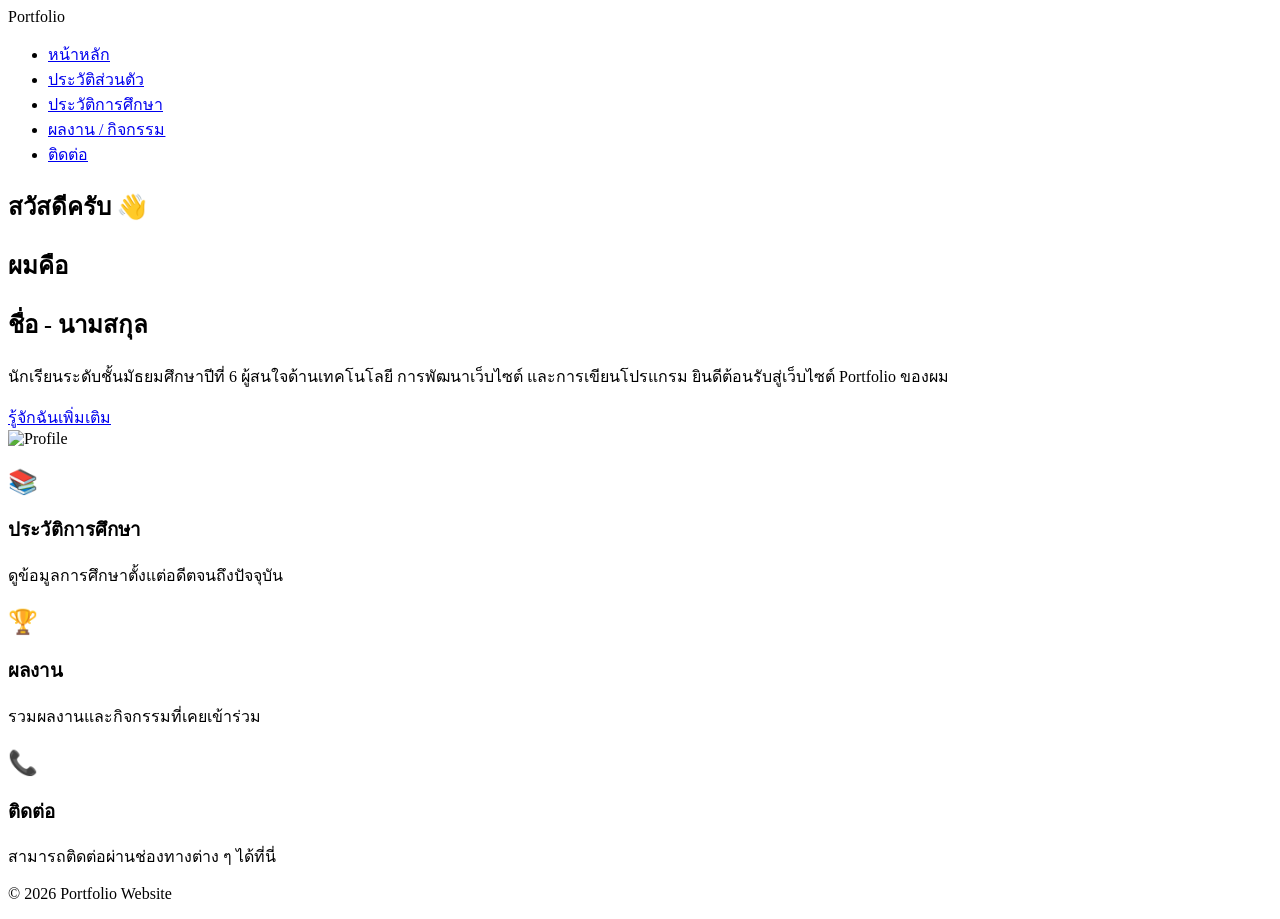
==== index.html @ 42dcf5e7 "Create index.html" ====
<!DOCTYPE html>
<html lang="th">
<head>
    <meta charset="UTF-8">
    <meta name="viewport" content="width=device-width, initial-scale=1.0">
    <title>Portfolio | หน้าหลัก</title>

    <!-- Google Font -->
    <link href="https://fonts.googleapis.com/css2?family=Prompt:wght@300;400;500;600;700&display=swap" rel="stylesheet">

    <!-- CSS -->
    <link rel="stylesheet" href="css/style.css">
</head>

<body>

<!-- ================= NAVBAR ================= -->

<header>

<nav class="navbar">

    <div class="logo">
        Portfolio
    </div>

    <ul class="menu">

        <li><a href="index.html" class="active">หน้าหลัก</a></li>

        <li><a href="about.html">ประวัติส่วนตัว</a></li>

        <li><a href="education.html">ประวัติการศึกษา</a></li>

        <li><a href="portfolio.html">ผลงาน / กิจกรรม</a></li>

        <li><a href="contact.html">ติดต่อ</a></li>

    </ul>

</nav>

</header>

<!-- ================= HERO ================= -->

<section class="hero">

    <div class="hero-text">

        <h1>สวัสดีครับ 👋</h1>

        <h2>ผมคือ</h2>

        <h1 class="name">
            ชื่อ - นามสกุล
        </h1>

        <p>

            นักเรียนระดับชั้นมัธยมศึกษาปีที่ 6
            ผู้สนใจด้านเทคโนโลยี การพัฒนาเว็บไซต์
            และการเขียนโปรแกรม
            ยินดีต้อนรับสู่เว็บไซต์ Portfolio ของผม

        </p>

        <a href="about.html" class="btn">
            รู้จักฉันเพิ่มเติม
        </a>

    </div>

    <div class="hero-image">

        <img src="images/profile.jpg" alt="Profile">

    </div>

</section>

<!-- ================= FEATURE ================= -->

<section class="feature">

    <div class="card">

        <h2>📚</h2>

        <h3>ประวัติการศึกษา</h3>

        <p>ดูข้อมูลการศึกษาตั้งแต่อดีตจนถึงปัจจุบัน</p>

    </div>

    <div class="card">

        <h2>🏆</h2>

        <h3>ผลงาน</h3>

        <p>รวมผลงานและกิจกรรมที่เคยเข้าร่วม</p>

    </div>

    <div class="card">

        <h2>📞</h2>

        <h3>ติดต่อ</h3>

        <p>สามารถติดต่อผ่านช่องทางต่าง ๆ ได้ที่นี่</p>

    </div>

</section>

<!-- ================= FOOTER ================= -->

<footer>

    <p>

        © 2026 Portfolio Website

    </p>

</footer>

<script src="js/script.js"></script>

</body>
</html>
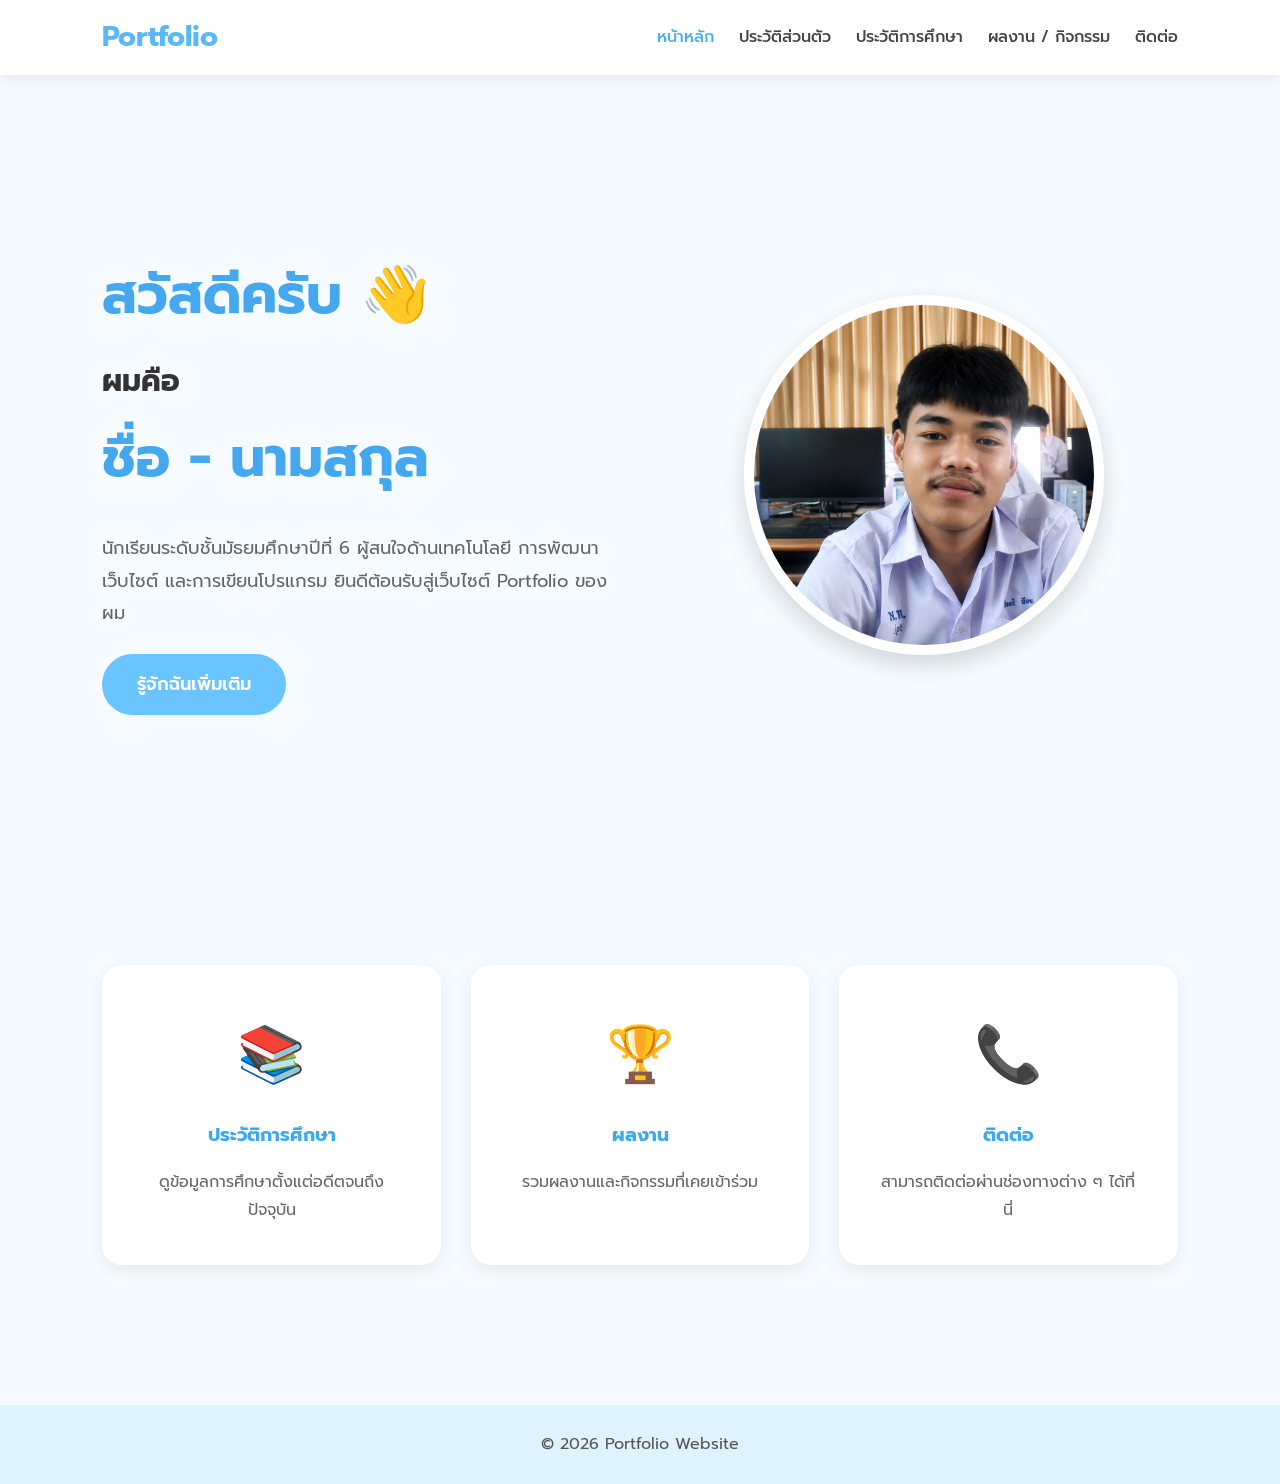
==== commit 4239dda5: "Update index.html" ====
--- a/index.html
+++ b/index.html
@@ -74,7 +74,7 @@
 
     <div class="hero-image">
 
-        <img src="images/profile.jpg" alt="Profile">
+        <img src="images/profile.png" alt="Profile">
 
     </div>
 
--- a/css/style.css
+++ b/css/style.css
@@ -0,0 +1,364 @@
+/* =========================================
+   Portfolio Website
+   Theme : Pastel Blue
+   Author : Peerapat
+========================================= */
+
+/* Google Font */
+@import url('https://fonts.googleapis.com/css2?family=Prompt:wght@300;400;500;600;700&display=swap');
+
+/* Reset */
+
+*{
+    margin:0;
+    padding:0;
+    box-sizing:border-box;
+    font-family:'Prompt',sans-serif;
+    scroll-behavior:smooth;
+}
+
+body{
+    background:#F5FBFF;
+    color:#333;
+    line-height:1.8;
+}
+
+/* ================= NAVBAR ================= */
+
+header{
+    position:sticky;
+    top:0;
+    z-index:1000;
+}
+
+.navbar{
+
+    width:100%;
+    height:75px;
+
+    display:flex;
+    justify-content:space-between;
+    align-items:center;
+
+    padding:0 8%;
+
+    background:white;
+
+    box-shadow:0 5px 15px rgba(0,0,0,.08);
+
+}
+
+.logo{
+
+    font-size:28px;
+    font-weight:700;
+
+    color:#58B8F8;
+
+}
+
+.menu{
+
+    display:flex;
+
+    list-style:none;
+
+}
+
+.menu li{
+
+    margin-left:25px;
+
+}
+
+.menu li a{
+
+    text-decoration:none;
+
+    color:#444;
+
+    font-weight:500;
+
+    transition:.3s;
+
+}
+
+.menu li a:hover{
+
+    color:#4AAEF5;
+
+}
+
+.active{
+
+    color:#4AAEF5 !important;
+
+    font-weight:bold;
+
+}
+
+/* ================= HERO ================= */
+
+.hero{
+
+    min-height:90vh;
+
+    display:flex;
+
+    justify-content:space-between;
+
+    align-items:center;
+
+    padding:70px 8%;
+
+    gap:60px;
+
+}
+
+.hero-text{
+
+    flex:1;
+
+}
+
+.hero-text h1{
+
+    font-size:55px;
+
+    color:#45A8EF;
+
+}
+
+.hero-text h2{
+
+    font-size:30px;
+
+    margin-top:10px;
+
+}
+
+.name{
+
+    margin-bottom:20px;
+
+}
+
+.hero-text p{
+
+    margin:25px 0;
+
+    color:#666;
+
+    font-size:18px;
+
+}
+
+/* Button */
+
+.btn{
+
+    display:inline-block;
+
+    background:#69C4FF;
+
+    color:white;
+
+    text-decoration:none;
+
+    padding:14px 35px;
+
+    border-radius:50px;
+
+    transition:.3s;
+
+    font-size:18px;
+
+    font-weight:600;
+
+}
+
+.btn:hover{
+
+    background:#4AAEF5;
+
+    transform:translateY(-4px);
+
+    box-shadow:0 10px 20px rgba(0,0,0,.15);
+
+}
+
+/* Hero Image */
+
+.hero-image{
+
+    flex:1;
+
+    text-align:center;
+
+}
+
+.hero-image img{
+
+    width:360px;
+
+    height:360px;
+
+    border-radius:50%;
+
+    object-fit:cover;
+
+    border:10px solid white;
+
+    box-shadow:0 10px 25px rgba(0,0,0,.15);
+
+}
+
+/* ================= FEATURE ================= */
+
+.feature{
+
+    display:grid;
+
+    grid-template-columns:repeat(auto-fit,minmax(280px,1fr));
+
+    gap:30px;
+
+    padding:80px 8%;
+
+}
+
+.card{
+
+    background:white;
+
+    padding:40px;
+
+    border-radius:20px;
+
+    text-align:center;
+
+    transition:.35s;
+
+    box-shadow:0 5px 20px rgba(0,0,0,.08);
+
+}
+
+.card h2{
+
+    font-size:55px;
+
+}
+
+.card h3{
+
+    margin:15px 0;
+
+    color:#3AA8F2;
+
+}
+
+.card p{
+
+    color:#666;
+
+}
+
+.card:hover{
+
+    transform:translateY(-10px);
+
+    box-shadow:0 20px 40px rgba(0,0,0,.12);
+
+}
+
+/* ================= FOOTER ================= */
+
+footer{
+
+    background:#DFF3FF;
+
+    text-align:center;
+
+    padding:25px;
+
+    margin-top:60px;
+
+    color:#555;
+
+}
+
+/* ================= Scroll Bar ================= */
+
+::-webkit-scrollbar{
+
+    width:10px;
+
+}
+
+::-webkit-scrollbar-thumb{
+
+    background:#7FCFFF;
+
+    border-radius:20px;
+
+}
+
+::-webkit-scrollbar-track{
+
+    background:#EEF9FF;
+
+}
+
+/* ================= Responsive ================= */
+
+@media(max-width:900px){
+
+.navbar{
+
+    flex-direction:column;
+
+    height:auto;
+
+    padding:20px;
+
+}
+
+.menu{
+
+    flex-wrap:wrap;
+
+    justify-content:center;
+
+    margin-top:15px;
+
+}
+
+.menu li{
+
+    margin:10px;
+
+}
+
+.hero{
+
+    flex-direction:column-reverse;
+
+    text-align:center;
+
+}
+
+.hero-text h1{
+
+    font-size:42px;
+
+}
+
+.hero-image img{
+
+    width:260px;
+
+    height:260px;
+
+}
+
+}
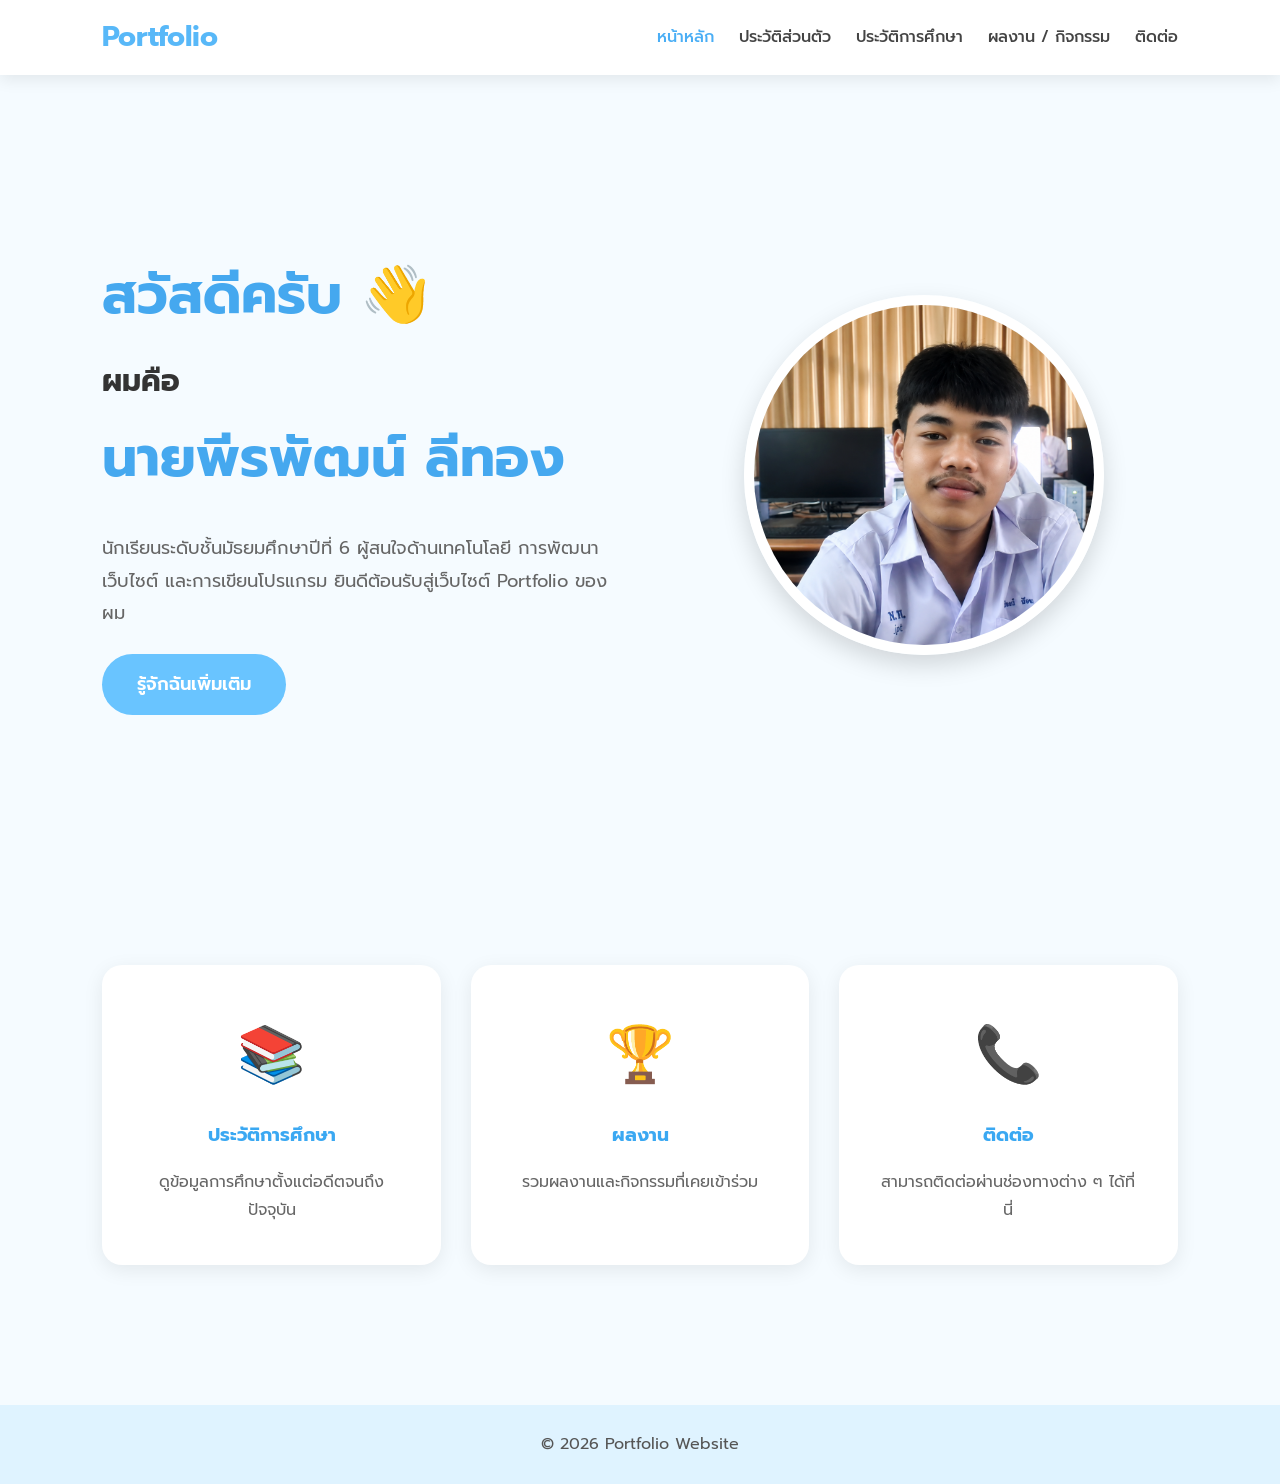
==== commit 6c74bdb7: "Update index.html" ====
--- a/index.html
+++ b/index.html
@@ -54,7 +54,7 @@
         <h2>ผมคือ</h2>
 
         <h1 class="name">
-            ชื่อ - นามสกุล
+            นายพีรพัฒน์ ลีทอง
         </h1>
 
         <p>
